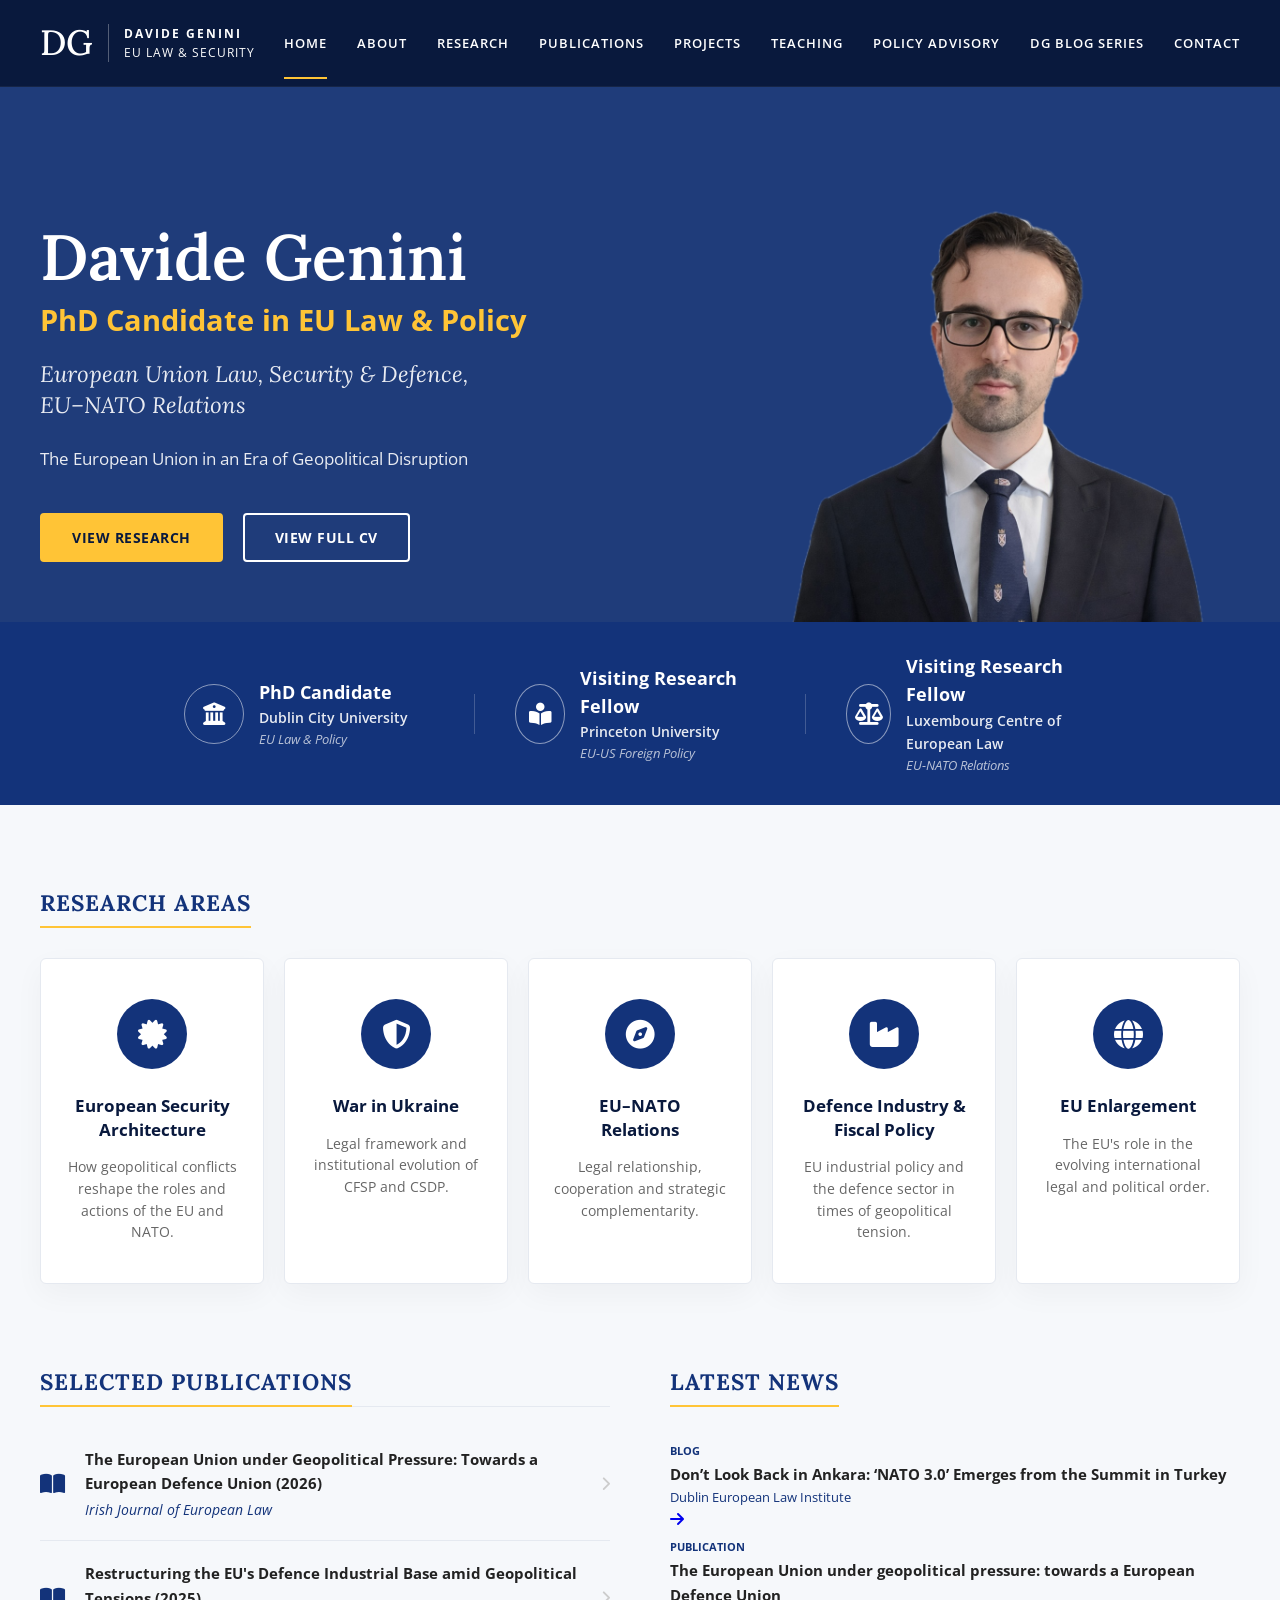
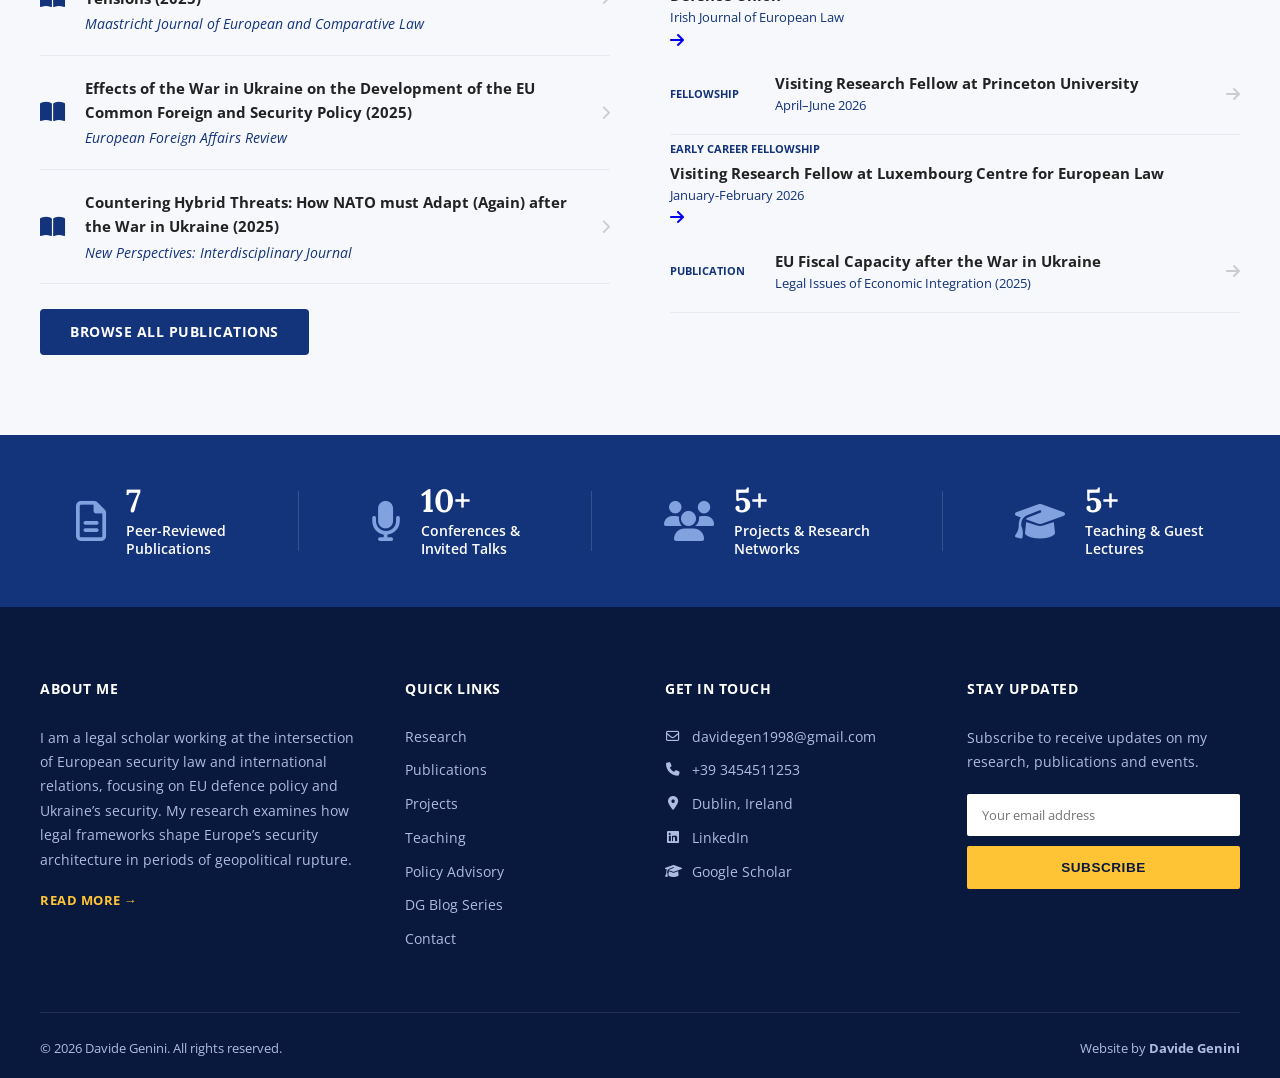
==== index.html @ ad62369f "Update index.html" ====
<!DOCTYPE html>
<html lang="en">
<head>
    <meta charset="UTF-8">
    <meta name="viewport" content="width=device-width, initial-scale=1.0">
    <title>Davide Genini | EU Law & Security</title>
    <link rel="stylesheet" href="styles.css">
    <link href="https://fonts.googleapis.com/css2?family=Lora:ital,wght@0,500;0,600;1,500&family=Open+Sans:wght@400;600;700&display=swap" rel="stylesheet">
    <link rel="stylesheet" href="https://cdnjs.cloudflare.com/ajax/libs/font-awesome/6.4.0/css/all.min.css">
</head>
<body>

<header>
    <nav class="navbar">
        <a href="index.html" class="logo">
            <h2 class="serif-font">DG</h2>
            <div class="logo-text">
            <strong>DAVIDE GENINI</strong>
            <span>EU LAW & SECURITY</span>
            </div>
        </a>
        <ul class="nav-links">
            <li><a href="#" class="active">HOME</a></li>
            <li><a href="about.html">ABOUT</a></li>
            <li><a href="#research">RESEARCH</a></li>
            <li><a href="#publications">PUBLICATIONS</a></li>
            <li><a href="#projects">PROJECTS</a></li>
            <li><a href="#teaching">TEACHING</a></li>
            <li><a href="advisory.html">POLICY ADVISORY</a></li>
            <li><a href="#blogseries">DG BLOG SERIES</a></li>
            <li><a href="#contact">CONTACT</a></li>
        </ul>
    </nav>
</header>

<section class="hero">
    <div class="hero-content">
        <div class="hero-text">
            <h1 class="serif-font">Davide Genini</h1>
            <h2 class="highlight-gold">PhD Candidate in EU Law & Policy</h2>
            <h3 class="serif-font italic-sub">European Union Law, Security & Defence,<br>EU–NATO Relations</h3>
            <p>The European Union in an Era of Geopolitical Disruption</p>
                <div class="buttons">
                    <a href="#research" class="btn primary">VIEW RESEARCH</a>
                    <a href="assets/Davide_Genini_CV.pdf" class="btn secondary" target="_blank">VIEW FULL CV</a>
                </div>
        </div>
        <div class="hero-image">
            <img src="assets/profile.png" alt="Davide Genini">
        </div>
    </div>
</section>

<section class="info-bar">
    <div class="info-item">
        <div class="icon-circle"><i class="fa-solid fa-building-columns"></i></div>
        <div class="info-text">
            <strong>PhD Candidate</strong>
            <span>Dublin City University</span>
            <small>EU Law & Policy</small>
        </div>
    </div>
    <div class="separator"></div>
    <div class="info-item">
        <div class="icon-circle"><i class="fa-solid fa-book-open-reader"></i></div>
        <div class="info-text">
            <strong>Visiting Research Fellow</strong>
            <span>Princeton University</span>
            <small>EU-US Foreign Policy</small>
        </div>
    </div>
    <div class="separator"></div>
    <div class="info-item">
        <div class="icon-circle"><i class="fa-solid fa-scale-balanced"></i></div>
        <div class="info-text">
            <strong>Visiting Research Fellow</strong>
            <span>Luxembourg Centre of European Law</span>
            <small>EU-NATO Relations</small>
        </div>
    </div>
</section>

<section id="research" class="research">
    <h2 class="section-title serif-font">RESEARCH AREAS</h2>
    <div class="cards">
        <div class="card">
            <div class="card-icon"><i class="fa-solid fa-certificate"></i></div>
            <h3 class="sans-bold">European Security<br>Architecture</h3>
            <p>How geopolitical conflicts reshape the roles and actions of the EU and NATO.</p>
        </div>
        <div class="card">
            <div class="card-icon"><i class="fa-solid fa-shield-halved"></i></div>
            <h3 class="sans-bold">War in Ukraine</h3>
            <p>Legal framework and institutional evolution of CFSP and CSDP.</p>
        </div>
        <div class="card">
            <div class="card-icon"><i class="fa-solid fa-compass"></i></div>
            <h3 class="sans-bold">EU–NATO<br>Relations</h3>
            <p>Legal relationship, cooperation and strategic complementarity.</p>
        </div>
        <div class="card">
            <div class="card-icon"><i class="fa-solid fa-industry"></i></div>
            <h3 class="sans-bold">Defence Industry &<br>Fiscal Policy</h3>
            <p>EU industrial policy and the defence sector in times of geopolitical tension.</p>
        </div>
        <div class="card">
            <div class="card-icon"><i class="fa-solid fa-globe"></i></div>
            <h3 class="sans-bold">EU Enlargement</h3>
            <p>The EU's role in the evolving international legal and political order.</p>
        </div>
    </div>
</section>

<section class="split-section">
    <div id="publications" class="publications">
        <div class="section-header">
            <h2 class="section-title serif-font">SELECTED PUBLICATIONS</h2>
        </div>
        <ul class="pub-list">
            <li>
                <div class="pub-icon"><i class="fa-solid fa-book-open"></i></div>
                <div class="pub-details">
                    <strong>The European Union under Geopolitical Pressure: Towards a European Defence Union (2026)</strong>
                    <em>Irish Journal of European Law</em>
                </div>
                <div class="pub-arrow"><i class="fa-solid fa-chevron-right"></i></div>
            </li>
            <li>
                <div class="pub-icon"><i class="fa-solid fa-book-open"></i></div>
                <div class="pub-details">
                    <strong>Restructuring the EU's Defence Industrial Base amid Geopolitical Tensions (2025)</strong>
                    <em>Maastricht Journal of European and Comparative Law</em>
                </div>
                <div class="pub-arrow"><i class="fa-solid fa-chevron-right"></i></div>
            </li>
            <li>
                <div class="pub-icon"><i class="fa-solid fa-book-open"></i></div>
                <div class="pub-details">
                    <strong>Effects of the War in Ukraine on the Development of the EU Common Foreign and Security Policy (2025)</strong>
                    <em>European Foreign Affairs Review</em>
                </div>
                <div class="pub-arrow"><i class="fa-solid fa-chevron-right"></i></div>
            </li>
            <li>
                <div class="pub-icon"><i class="fa-solid fa-book-open"></i></div>
                <div class="pub-details">
                    <strong>Countering Hybrid Threats: How NATO must Adapt (Again) after the War in Ukraine (2025)</strong>
                    <em>New Perspectives: Interdisciplinary Journal</em>
                </div>
                <div class="pub-arrow"><i class="fa-solid fa-chevron-right"></i></div>
            </li>
        </ul>
        <a href="publications.html" class="btn primary-dark">BROWSE ALL PUBLICATIONS</a>
    </div>

    <div id="news" class="news">
        <h2 class="section-title serif-font">LATEST NEWS</h2>
    <ul class="news-list">
        <li>
            <a href="https://www.dcu.ie/blog/2151/dont-look-back-ankara-nato-30-emerges-summit-turkey"
            class=news-item"
            target="_blank"
            rel="noopener noreferrer">
            <span class="news-tag">Blog</span>
            <div class="news-content">
                <strong>Don’t Look Back in Ankara: ‘NATO 3.0’ Emerges from the Summit in Turkey</strong>
                <em>Dublin European Law Institute</em>
                </div>
            <i class="fa-solid fa-arrow-right"></i>
        </li>        
        <li>
            <a href="https://isel.ie/article/the-european-union-under-geopolitical-pressure-towards-a-european-defence-union/"
            class=news-item"
            target="_blank"
            rel="noopener noreferrer">
            <span class="news-tag">Publication</span>
            <div class="news-content">
                <strong>The European Union under geopolitical pressure: towards a European Defence Union</strong>
                <em>Irish Journal of European Law</em>
                </div>
            <i class="fa-solid fa-arrow-right"></i>
        </li>
        <li>
        <a href="https://icea.spia.princeton.edu/people/davide-genini" 
           class="news-item" 
           target="_blank" 
           rel="noopener noreferrer">
            <span class="news-tag">Fellowship</span>
            <div class="news-content">
                <strong>Visiting Research Fellow at Princeton University</strong>
                <em>April–June 2026</em>
            </div>
            <i class="fa-solid fa-arrow-right"></i>
        </a>
    </li>
    <li>
        <a href="https://www.uni.lu/lcel-en/"
            class=news-item"
            target="_blank"
            rel="noopener noreferrer">
            <span class="news-tag">Early Career Fellowship</span>
            <div class="news-content">
                <strong>Visiting Research Fellow at Luxembourg Centre for European Law</strong>
                <em>January-February 2026</em>
                </div>
            <i class="fa-solid fa-arrow-right"></i>
        </li>
            <li>
        <a href="publications.html" class="news-item">
            <span class="news-tag">Publication</span>
            <div class="news-content">
                <strong>EU Fiscal Capacity after the War in Ukraine</strong>
                <em>Legal Issues of Economic Integration (2025)</em>
            </div>
            <i class="fa-solid fa-arrow-right"></i>
        </a>
    </li>
    </div>
</section>

<section class="stats">
    <div class="stat-inner">
        <div class="stat-item">
            <i class="fa-regular fa-file-lines"></i>
            <div class="stat-text">
                <strong class="serif-font">7</strong>
                <span>Peer-Reviewed<br>Publications</span>
            </div>
        </div>
        <div class="stat-divider"></div>
        <div class="stat-item">
            <i class="fa-solid fa-microphone"></i>
            <div class="stat-text">
                <strong class="serif-font">10+</strong>
                <span>Conferences &<br>Invited Talks</span>
            </div>
        </div>
        <div class="stat-divider"></div>
        <div class="stat-item">
            <i class="fa-solid fa-users"></i>
            <div class="stat-text">
                <strong class="serif-font">5+</strong>
                <span>Projects & Research<br>Networks</span>
            </div>
        </div>
        <div class="stat-divider"></div>
        <div class="stat-item">
            <i class="fa-solid fa-graduation-cap"></i>
            <div class="stat-text">
                <strong class="serif-font">5+</strong>
                <span>Teaching & Guest<br>Lectures</span>
            </div>
        </div>
    </div>
</section>

<footer id="contact">
    <div class="footer-container">
        <div class="footer-col about-col">
            <h4 class="sans-bold">ABOUT ME</h4>
            <p>I am a legal scholar working at the intersection of European security law and international relations, focusing on EU defence policy and Ukraine’s security. My research examines how legal frameworks shape Europe’s security architecture in periods of geopolitical rupture.</p>
            <a href="#about" class="text-gold bold-link">READ MORE &rarr;</a>
        </div>
        <div class="footer-col links-col">
            <h4 class="sans-bold">QUICK LINKS</h4>
            <ul>
                <li><a href="#research">Research</a></li>
                <li><a href="#publications">Publications</a></li>
                <li><a href="#projects">Projects</a></li>
                <li><a href="#teaching">Teaching</a></li>
                <li><a href="#advisory">Policy Advisory</a></li>
                <li><a href="#blogseries">DG Blog Series</a></li>
                <li><a href="#contact">Contact</a></li>
            </ul>
        </div>
        <div class="footer-col contact-col">
            <h4 class="sans-bold">GET IN TOUCH</h4>
            <ul class="contact-info">
                <li><i class="fa-regular fa-envelope"></i><a href="mailto:davidegen1998@gmail.com">davidegen1998@gmail.com</a></li>
                <li><i class="fa-solid fa-phone"></i> +39 3454511253</li>
                <li><i class="fa-solid fa-location-dot"></i> Dublin, Ireland</li>
                <li><i class="fa-brands fa-linkedin"></i><a href="https://www.linkedin.com/in/davide-genini-66a1b4222/" target="_blank" rel="noopener noreferrer"> LinkedIn</a></li>
                <li><i class="fa-solid fa-graduation-cap"></i> <a href="https://scholar.google.com/citations?user=fkg1vEgAAAAJ&hl=it" target="_blank"> Google Scholar</a></li>
            </ul>
        </div>
        <div class="footer-col form-col">
            <h4 class="sans-bold">STAY UPDATED</h4>
            <p>Subscribe to receive updates on my research, publications and events.</p>
            <form class="subscribe-form">
                <input type="email" placeholder="Your email address">
                <button type="submit" class="btn primary full-width">SUBSCRIBE</button>
            </form>
        </div>
    </div>
    <div class="footer-bottom">
        <p>&copy; 2026 Davide Genini. All rights reserved.</p>
        <p>Website by <strong>Davide Genini</strong></p>
    </div>
</footer>

<script src="script.js"></script>
</body>
</html>
---- styles.css ----
/* --- EXACT COLOR VARIABLES --- */
:root {
    --primary-blue: #09193d; /* Very dark navbar/footer */
    --hero-blue: #0b1f4c;    /* Deep blue gradient start */
    --hero-light: #163a8a;   /* Deep blue gradient end */
    --mid-blue: #13337a;     /* Info bar / buttons / stats */
    --accent-gold: #ffc436;  /* Vivid yellow/gold */
    --text-dark: #222222;    /* Charcoal for standard text */
    --text-gray: #666666;    /* Medium gray for descriptions */
    --bg-light: #f6f8fb;     /* Very pale blue/gray for main background */
    --border-color: #e5e9f0; /* Soft borders */
}

/* --- BASE TYPOGRAPHY --- */
* {
    margin: 0;
    padding: 0;
    box-sizing: border-box;
}

body {
    font-family: 'Open Sans', sans-serif;
    color: var(--text-dark);
    line-height: 1.6;
    background-color: var(--bg-light);
    -webkit-font-smoothing: antialiased;
}

/* Typographic Utility Classes */
.serif-font { font-family: 'Lora', serif; }
.sans-bold { font-weight: 700; color: var(--primary-blue); }
.italic-sub { font-style: italic; font-weight: 400; }
a { text-decoration: none; transition: all 0.3s ease; }

/* --- HEADER / NAVBAR --- */
header {
    background-color: var(--primary-blue);
    color: white;
    padding: 15px 0;
    border-bottom: 1px solid rgba(255,255,255,0.05);
}

.navbar {
    display: flex;
    justify-content: space-between;
    align-items: center;
    max-width: 1300px;
    margin: 0 auto;
    padding: 0 40px;
}

.logo {
    display: flex;
    align-items: center;
    gap: 15px;
    text-decoration: none;
    color: white; /* force navbar color */
}

.logo:hover {
    opacity: 0.85;
    cursor: pointer;
}

.logo h2 {
    font-size: 2.2rem;
    color: white;
    font-weight: 500;
}

.logo-text {
    display: flex;
    flex-direction: column;
    font-size: 0.75rem;
    letter-spacing: 1px;
    border-left: 1px solid rgba(255,255,255,0.3);
    padding-left: 15px;
}

.logo-text strong { letter-spacing: 2px; }

.logo {
    flex-shrink: 0;
}

.nav-links {
    list-style: none;
    display: flex;
    gap: 30px;
    font-size: 0.8rem;
    font-weight: 600;
    letter-spacing: 1px;
}

.nav-links a {
    color: white;
    padding-bottom: 25px; /* Pushes the border down to align with bottom of header */
    border-bottom: 2px solid transparent;
}

.nav-links a:hover, .nav-links a.active {
    color: white;
    border-bottom: 2px solid var(--accent-gold);
}

/* --- HERO SECTION --- */
.hero {
    background: #1f3c7a; /* deep EU/NATO blue */
    color: white;
    padding: 60px 0 0 0; /* No bottom padding so image touches bottom */
    position: relative;
    overflow: hidden;
}

.hero-content {
    display: flex;
    justify-content: space-between;
    align-items: flex-end; /* Aligns image to the bottom */
    max-width: 1300px;
    margin: 0 auto;
    padding: 0 40px;
}

.hero-text {
    max-width: 600px;
    padding-bottom: 60px; /* Restores padding for text */
}

.hero-text h1 {
    font-size: 4rem;
    font-weight: 600;
    margin-bottom: 5px;
    line-height: 1.1;
}

.highlight-gold {
    color: var(--accent-gold);
    font-size: 1.8rem;
    font-weight: 700;
    margin-bottom: 15px;
}

.hero-text h3 {
    font-size: 1.4rem;
    margin-bottom: 25px;
    opacity: 0.9;
    line-height: 1.4;
}

.hero-text p {
    font-size: 1.05rem;
    margin-bottom: 40px;
    opacity: 0.9;
}

.buttons {
    display: flex;
    gap: 20px;
}

.btn {
    padding: 12px 30px;
    font-weight: 700;
    border-radius: 4px;
    font-size: 0.85rem;
    letter-spacing: 0.5px;
    cursor: pointer;
    text-align: center;
}

.btn.primary {
    background-color: var(--accent-gold);
    color: var(--primary-blue);
    border: 2px solid var(--accent-gold);
}

.btn.primary:hover {
    background-color: #e5ae2f;
    border-color: #e5ae2f;
}

.btn.secondary {
    background-color: transparent;
    color: white;
    border: 2px solid white;
}

.btn.secondary:hover {
    background-color: rgba(255,255,255,0.1);
}

.hero-image {
    width: 480px;
    margin-bottom: -5px; /* Ensures pixel-perfect alignment with bottom edge */
    z-index: 2;
}

.hero-image img {
    width: 100%;
    display: block;
}

/* --- INFO BAR --- */
.info-bar {
    display: flex;
    justify-content: center;
    align-items: center;
    background-color: var(--mid-blue);
    padding: 30px;
    color: white;
}

.separator {
    width: 1px;
    height: 40px;
    background-color: rgba(255,255,255,0.2);
    margin: 0 40px;
}

.info-item {
    display: flex;
    align-items: center;
    gap: 15px;
    width: 250px;
}

.icon-circle {
    width: 60px;
    height: 60px;
    border: 1px solid rgba(255,255,255,0.5);
    border-radius: 50%;
    display: flex;
    align-items: center;
    justify-content: center;
    font-size: 1.4rem;
}

.info-text { display: flex; flex-direction: column; }
.info-text strong { font-size: 1.1rem; font-weight: 700; }
.info-text span { font-size: 0.9rem; font-weight: 600; opacity: 0.9; }
.info-text small { font-size: 0.8rem; font-style: italic; opacity: 0.7; }

/* --- RESEARCH SECTION --- */
.research {
    padding: 80px 40px;
    max-width: 1300px;
    margin: 0 auto;
}

.section-title {
    color: var(--mid-blue);
    font-size: 1.4rem;
    margin-bottom: 30px;
    text-transform: uppercase;
    letter-spacing: 1px;
    border-bottom: 2px solid var(--accent-gold);
    display: inline-block;
    padding-bottom: 5px;
}

.cards {
    display: flex;
    justify-content: space-between;
    gap: 20px;
}

.card {
    background: white;
    padding: 40px 25px;
    flex: 1;
    border-radius: 6px;
    box-shadow: 0 10px 30px rgba(0,0,0,0.04);
    text-align: center;
    border: 1px solid var(--border-color);
    transition: transform 0.3s ease;
}

.card:hover { transform: translateY(-5px); }

.card-icon {
    width: 70px;
    height: 70px;
    background-color: var(--mid-blue);
    color: white;
    border-radius: 50%;
    display: flex;
    align-items: center;
    justify-content: center;
    font-size: 1.8rem;
    margin: 0 auto 25px;
}

.card h3 {
    font-size: 1.05rem;
    margin-bottom: 15px;
    line-height: 1.4;
}

.card p {
    font-size: 0.85rem;
    color: var(--text-gray);
}

/* --- SPLIT SECTION (PUB & APPT) --- */
.split-section {
    display: flex;
    justify-content: space-between;
    max-width: 1300px;
    margin: 0 auto 80px;
    gap: 60px;
    padding: 0 40px;
}

.publications, .appointments { flex: 1; }

.section-header {
    display: flex;
    justify-content: space-between;
    align-items: baseline;
    border-bottom: 1px solid var(--border-color);
    margin-bottom: 20px;
}

.section-header .section-title {
    border-bottom: 2px solid var(--accent-gold);
    margin-bottom: -1px; /* Overlaps the gray border perfectly */
}

.view-all {
    color: var(--mid-blue);
    font-weight: 700;
    font-size: 0.75rem;
    letter-spacing: 0.5px;
}

.pub-list, .app-list { list-style: none; }

.pub-list li {
    display: flex;
    align-items: center;
    padding: 20px 0;
    border-bottom: 1px solid var(--border-color);
    gap: 20px;
}

.pub-icon {
    color: var(--mid-blue);
    font-size: 1.4rem;
}

.pub-details {
    flex: 1;
    display: flex;
    flex-direction: column;
}

.pub-details strong {
    color: var(--text-dark);
    font-size: 0.95rem;
    margin-bottom: 3px;
}

.pub-details em {
    color: var(--mid-blue);
    font-size: 0.85rem;
}

.pub-arrow {
    color: #ccc;
    font-size: 0.9rem;
}

.btn.primary-dark {
    background-color: var(--mid-blue);
    color: white;
    display: inline-block;
    margin-top: 25px;
    border: none;
}

.appointments .section-title {
    margin-bottom: 30px;
}

.app-list li {
    display: flex;
    align-items: flex-start;
    margin-bottom: 30px;
    gap: 20px;
}

.app-icon {
    width: 50px;
    height: 50px;
    background-color: #eaf0f9;
    color: var(--mid-blue);
    border-radius: 50%;
    display: flex;
    align-items: center;
    justify-content: center;
    font-size: 1.2rem;
    flex-shrink: 0;
}

.app-details {
    display: flex;
    flex-direction: column;
}

.app-details .date {
    color: var(--mid-blue);
    font-weight: 700;
    font-size: 0.75rem;
    letter-spacing: 0.5px;
    margin-bottom: 5px;
}

.app-details strong {
    color: var(--text-dark);
    font-size: 1rem;
    margin-bottom: 2px;
}

.app-details span {
    font-size: 0.9rem;
    color: var(--text-gray);
}

/* --- STATS SECTION --- */
.stats {
    background-color: var(--mid-blue);
    color: white;
    padding: 50px 0;
}

.stat-inner {
    max-width: 1300px;
    margin: 0 auto;
    display: flex;
    justify-content: space-around;
    align-items: center;
    padding: 0 40px;
}

.stat-divider {
    width: 1px;
    height: 60px;
    background-color: rgba(255,255,255,0.15);
}

.stat-item {
    display: flex;
    align-items: center;
    gap: 20px;
}

.stat-item i {
    font-size: 2.5rem;
    opacity: 0.9;
    color: #8faeea; /* Soft light blue icon */
}

.stat-text { display: flex; flex-direction: column; }
.stat-text strong { font-size: 2rem; line-height: 1; margin-bottom: 5px;}
.stat-text span { font-size: 0.85rem; font-weight: 600; line-height: 1.3;}

/* --- FOOTER --- */
footer {
    background-color: var(--primary-blue);
    color: white;
    padding: 70px 40px 20px;
}

.footer-container {
    display: flex;
    justify-content: space-between;
    max-width: 1300px;
    margin: 0 auto;
    gap: 50px;
    border-bottom: 1px solid rgba(255,255,255,0.1);
    padding-bottom: 50px;
}

.footer-col h4 {
    color: white;
    font-size: 0.9rem;
    margin-bottom: 25px;
    letter-spacing: 0.5px;
}

.about-col { flex: 1.5; }
.links-col { flex: 1; }
.contact-col { flex: 1.2; }
.form-col { flex: 1.3; }

.footer-col p {
    font-size: 0.85rem;
    color: #aebce0; /* Muted blue-gray */
    line-height: 1.8;
    margin-bottom: 15px;
}

.text-gold.bold-link {
    color: var(--accent-gold);
    font-weight: 700;
    font-size: 0.8rem;
    letter-spacing: 0.5px;
}

.footer-col ul { list-style: none; }
.footer-col ul li { margin-bottom: 12px; font-size: 0.85rem; }
.footer-col ul li a { color: #aebce0; }
.footer-col ul li a:hover { color: var(--accent-gold); }

.contact-info li {
    display: flex;
    align-items: center;
    gap: 12px;
    color: #aebce0;
}

.contact-info i { width: 15px; text-align: center; }

.subscribe-form {
    display: flex;
    flex-direction: column;
    gap: 10px;
    margin-top: 20px;
}

.subscribe-form input {
    padding: 12px 15px;
    border: none;
    border-radius: 2px;
    font-family: 'Open Sans';
}

.full-width {
    width: 100%;
    border-radius: 2px;
}

.footer-bottom {
    display: flex;
    justify-content: space-between;
    max-width: 1300px;
    margin: 25px auto 0;
    font-size: 0.8rem;
    color: #aebce0;
}

.pub-filters {
    display: flex;
    gap: 10px;
    margin: 20px 0 30px;
    flex-wrap: wrap;
}

.filter-btn {
    padding: 6px 14px;
    border: 1px solid var(--border-color);
    background: white;
    font-size: 0.75rem;
    cursor: pointer;
    border-radius: 4px;
    font-weight: 600;
}

.filter-btn.active {
    background: var(--mid-blue);
    color: white;
    border-color: var(--mid-blue);
}

.pub-details a:hover strong {
    color: var(--mid-blue);
    text-decoration: underline;
}

.forthcoming {
    font-style: italic;
    opacity: 0.8;
}

.section-title-large {
    font-family: 'Lora', serif;
    font-size: 3rem;
    font-weight: 600;
    margin-bottom: 20px;
    color: var(--primary-blue);
    line-height: 1.2;
}

.nav-links a {
    white-space: nowrap;
}

.news {
    flex: 1;
}

.news-list {
    list-style: none;
}

.news-item {
    display: flex;
    align-items: center;
    gap: 15px;
    padding: 18px 0;
    border-bottom: 1px solid var(--border-color);
    color: inherit;
}

.news-item:hover {
    background: rgba(19, 51, 122, 0.04);
}

.news-tag {
    font-size: 0.7rem;
    font-weight: 700;
    text-transform: uppercase;
    color: var(--mid-blue);
    min-width: 90px;
}

.news-content {
    flex: 1;
    display: flex;
    flex-direction: column;
}

.news-content strong {
    font-size: 0.95rem;
    color: var(--text-dark);
}

.news-content em {
    font-size: 0.8rem;
    color: var(--mid-blue);
    font-style: normal;
}

.news-item i {
    color: #ccc;
}
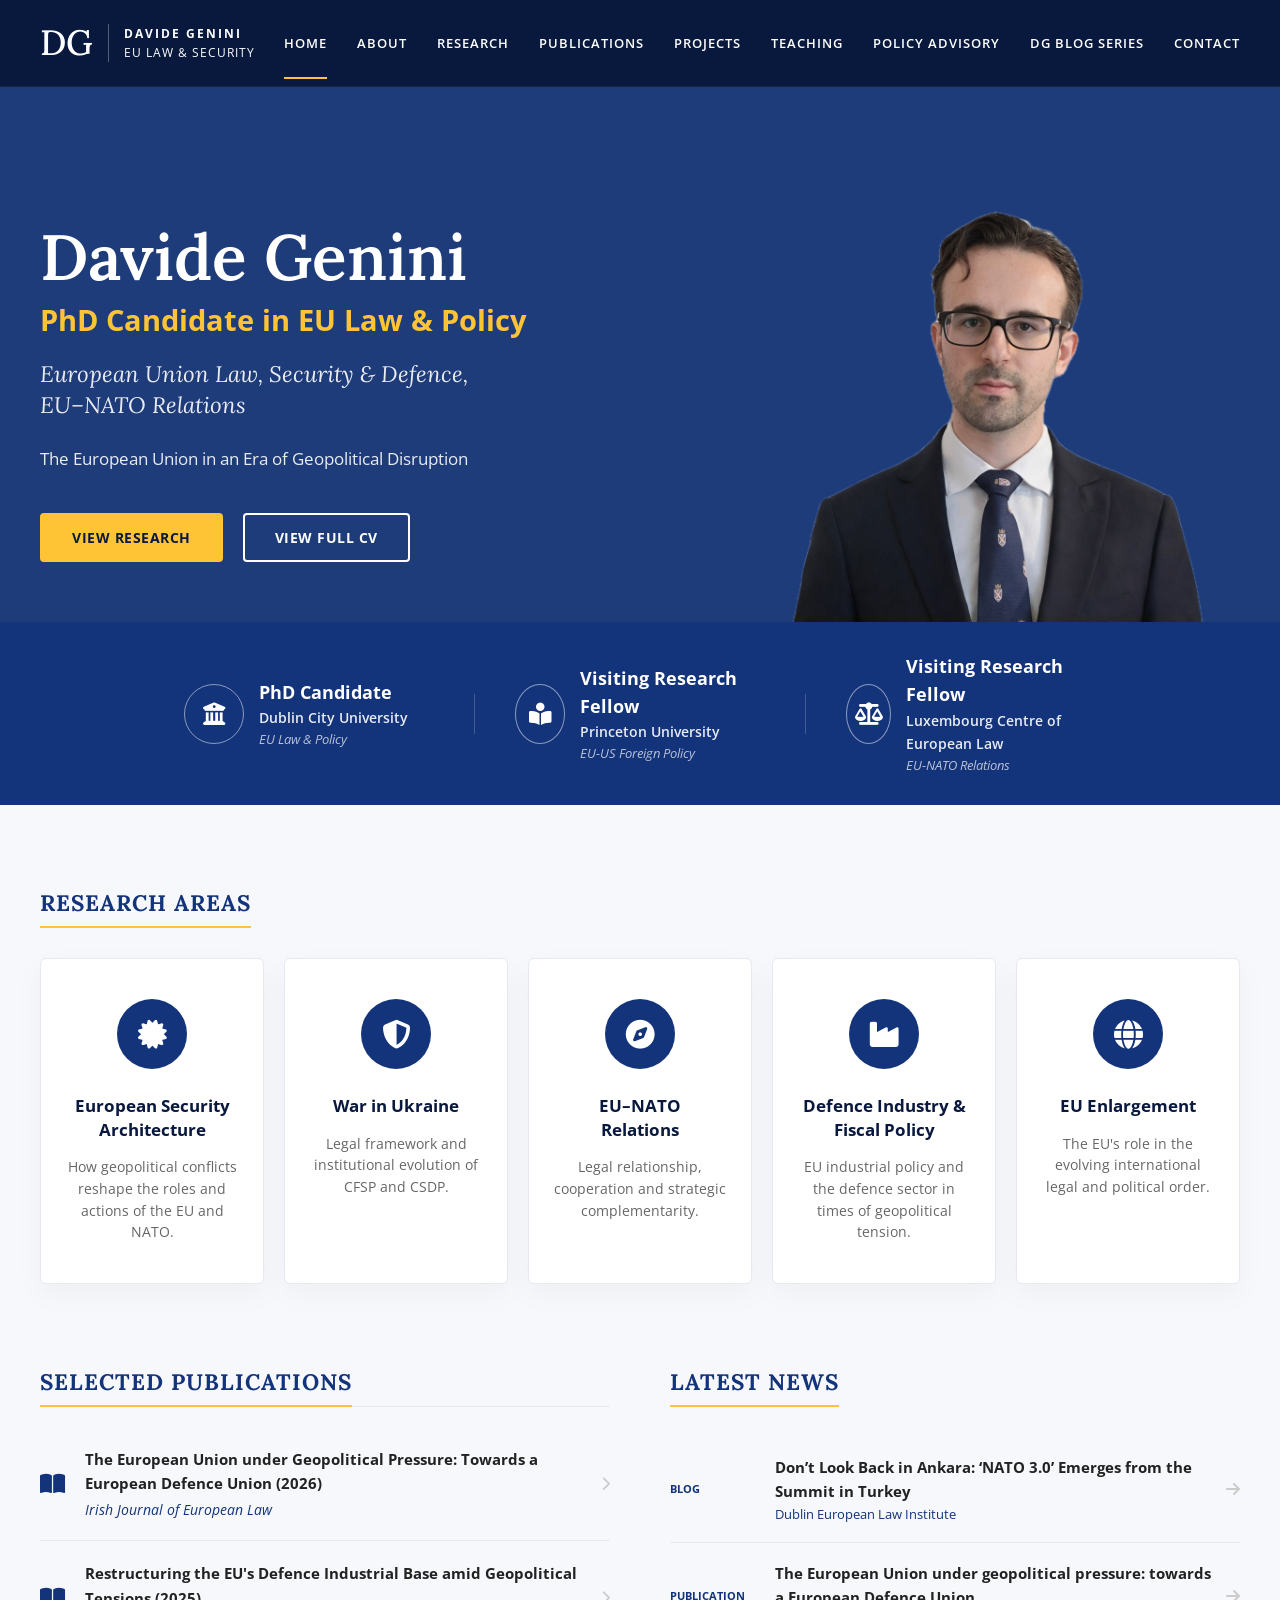
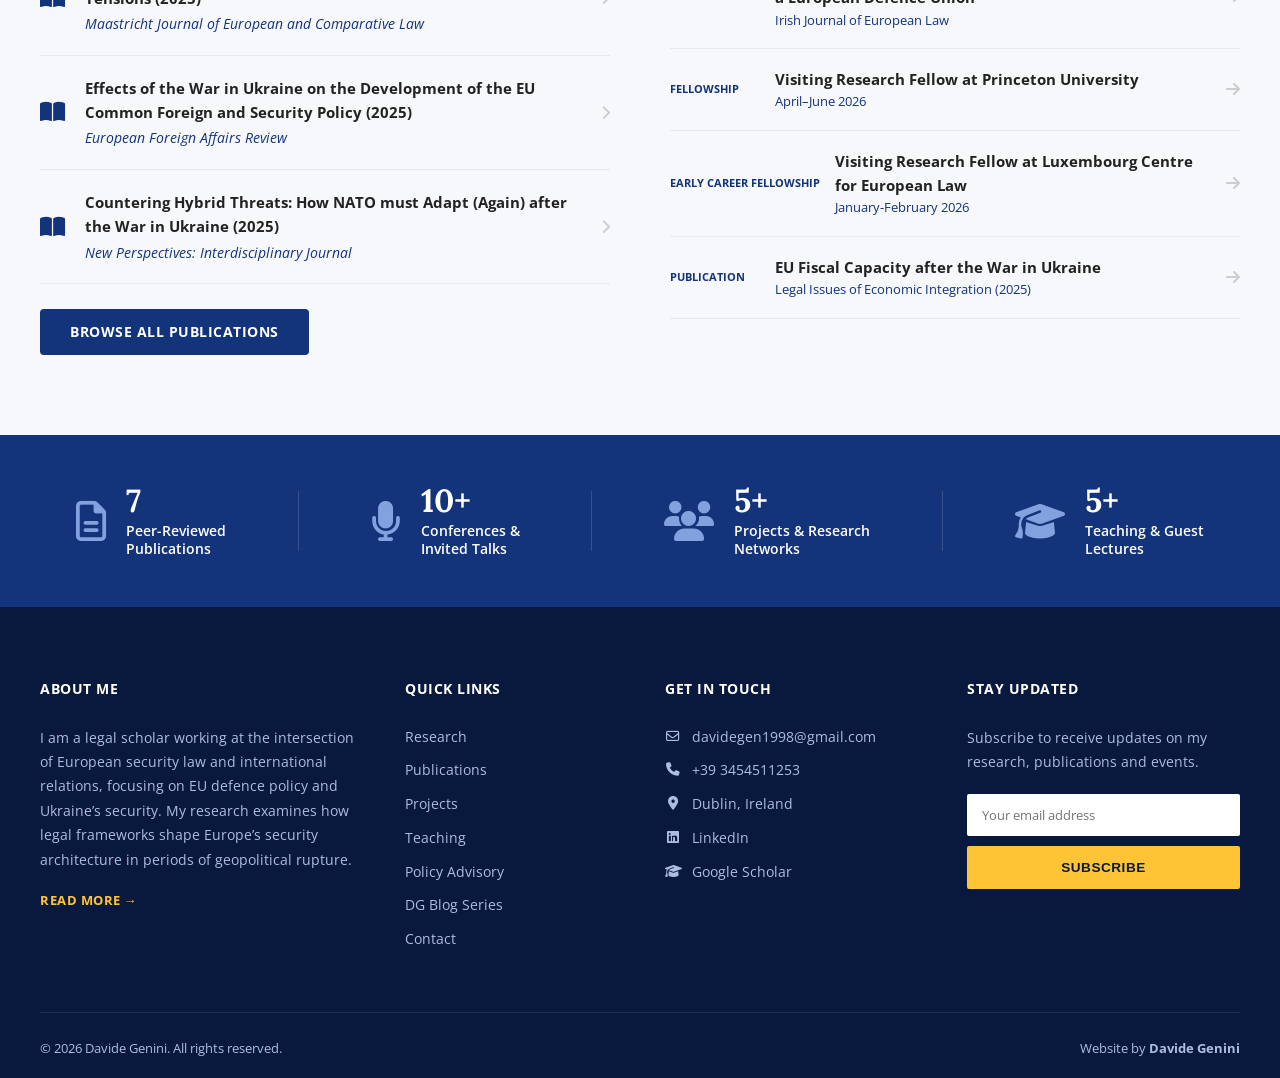
==== commit fd53ed0e: "Update index.html" ====
--- a/index.html
+++ b/index.html
@@ -158,7 +158,7 @@
     <ul class="news-list">
         <li>
             <a href="https://www.dcu.ie/blog/2151/dont-look-back-ankara-nato-30-emerges-summit-turkey"
-            class=news-item"
+            class="news-item"
             target="_blank"
             rel="noopener noreferrer">
             <span class="news-tag">Blog</span>
@@ -167,24 +167,27 @@
                 <em>Dublin European Law Institute</em>
                 </div>
             <i class="fa-solid fa-arrow-right"></i>
+            </a>
         </li>        
         <li>
             <a href="https://isel.ie/article/the-european-union-under-geopolitical-pressure-towards-a-european-defence-union/"
-            class=news-item"
-            target="_blank"
-            rel="noopener noreferrer">
+            class="news-item"
+           target="_blank" 
+           rel="noopener noreferrer">
             <span class="news-tag">Publication</span>
             <div class="news-content">
                 <strong>The European Union under geopolitical pressure: towards a European Defence Union</strong>
                 <em>Irish Journal of European Law</em>
                 </div>
             <i class="fa-solid fa-arrow-right"></i>
+            </a>
         </li>
         <li>
         <a href="https://icea.spia.princeton.edu/people/davide-genini" 
            class="news-item" 
            target="_blank" 
-           rel="noopener noreferrer">
+           rel="noopener no
+            referrer">
             <span class="news-tag">Fellowship</span>
             <div class="news-content">
                 <strong>Visiting Research Fellow at Princeton University</strong>
@@ -195,7 +198,7 @@
     </li>
     <li>
         <a href="https://www.uni.lu/lcel-en/"
-            class=news-item"
+            class="news-item"
             target="_blank"
             rel="noopener noreferrer">
             <span class="news-tag">Early Career Fellowship</span>
@@ -204,6 +207,7 @@
                 <em>January-February 2026</em>
                 </div>
             <i class="fa-solid fa-arrow-right"></i>
+        </a>
         </li>
             <li>
         <a href="publications.html" class="news-item">
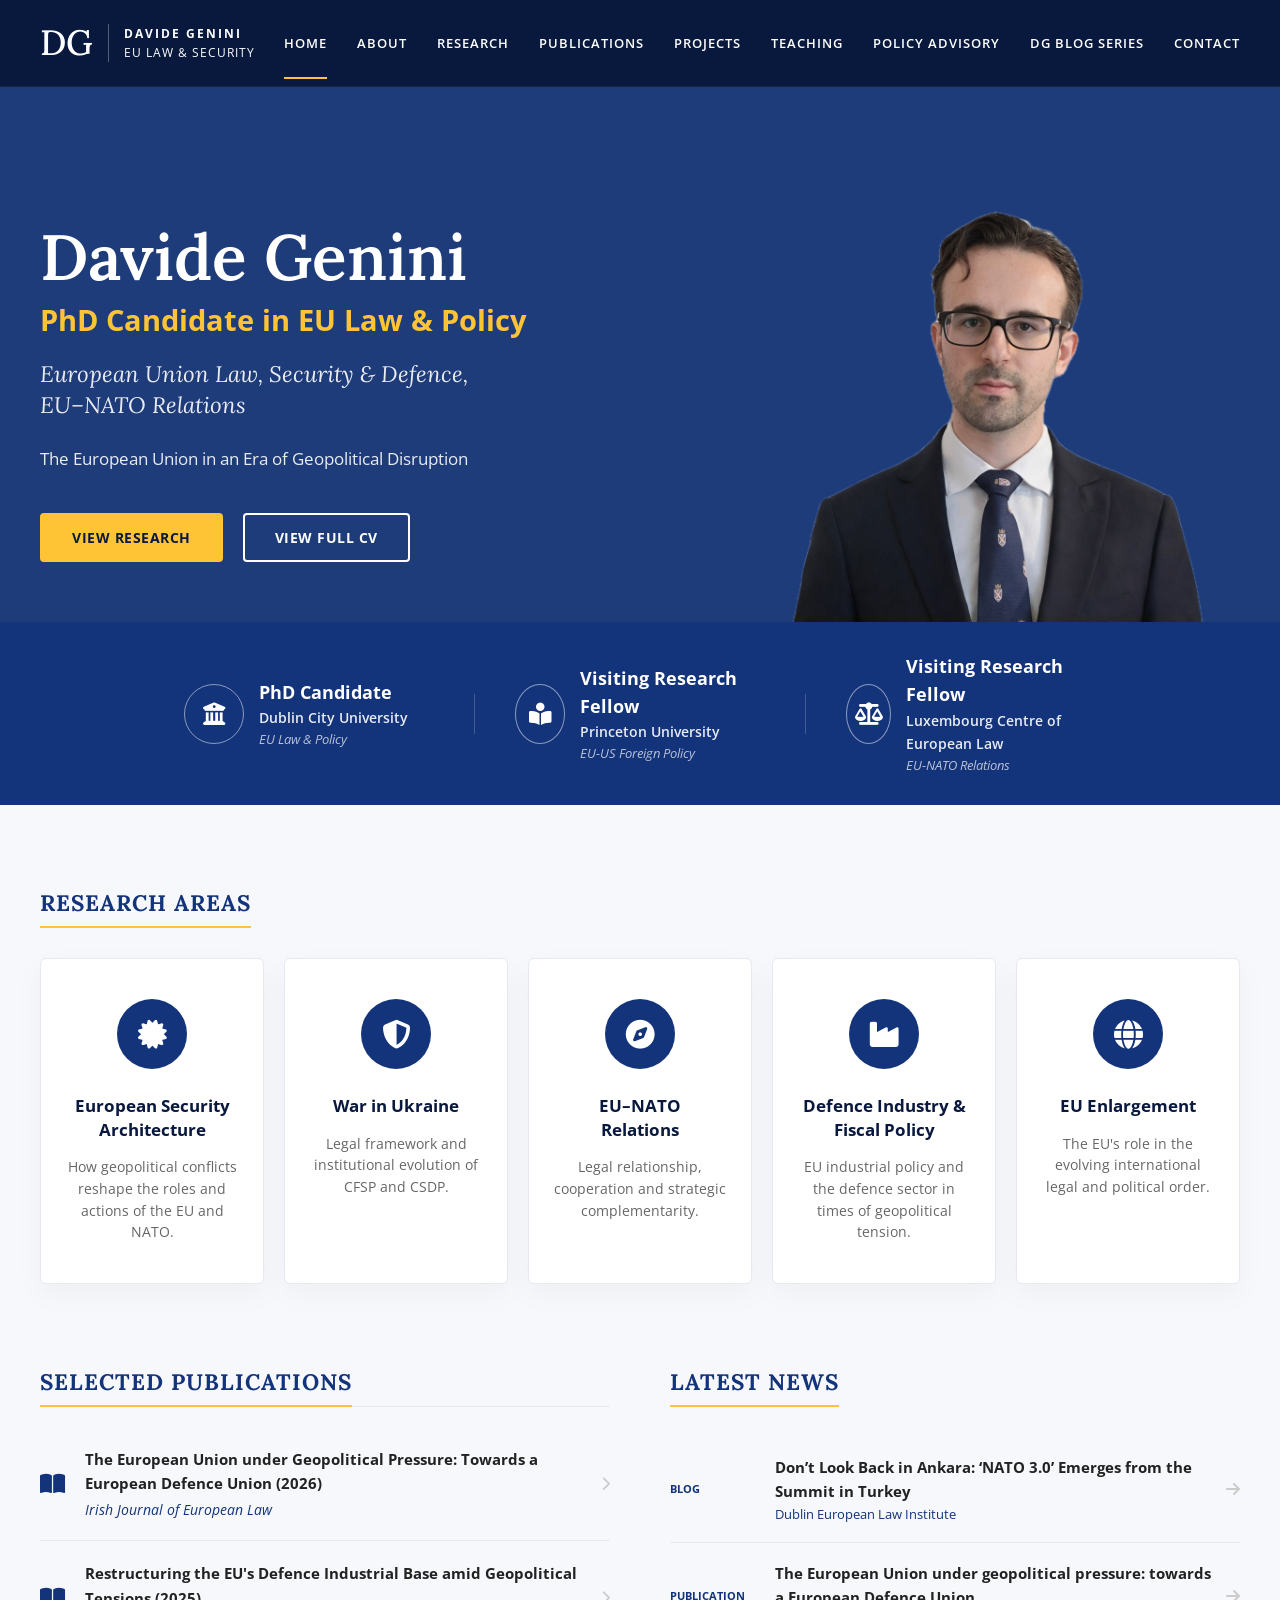
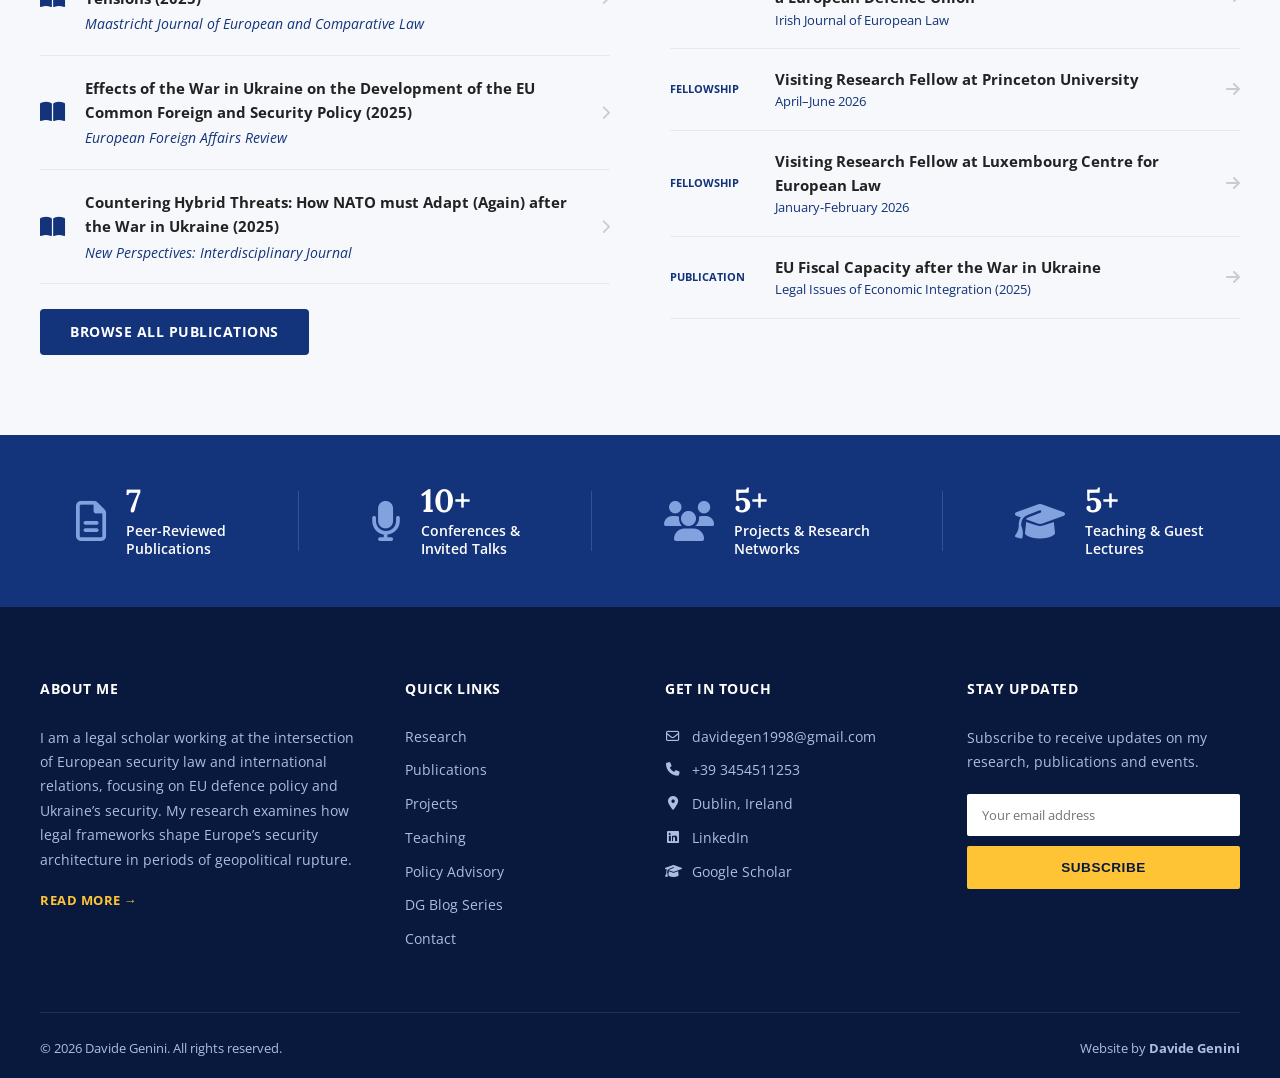
==== commit 9ebc0cb0: "Update index.html" ====
--- a/index.html
+++ b/index.html
@@ -201,7 +201,7 @@
             class="news-item"
             target="_blank"
             rel="noopener noreferrer">
-            <span class="news-tag">Early Career Fellowship</span>
+            <span class="news-tag">Fellowship</span>
             <div class="news-content">
                 <strong>Visiting Research Fellow at Luxembourg Centre for European Law</strong>
                 <em>January-February 2026</em>
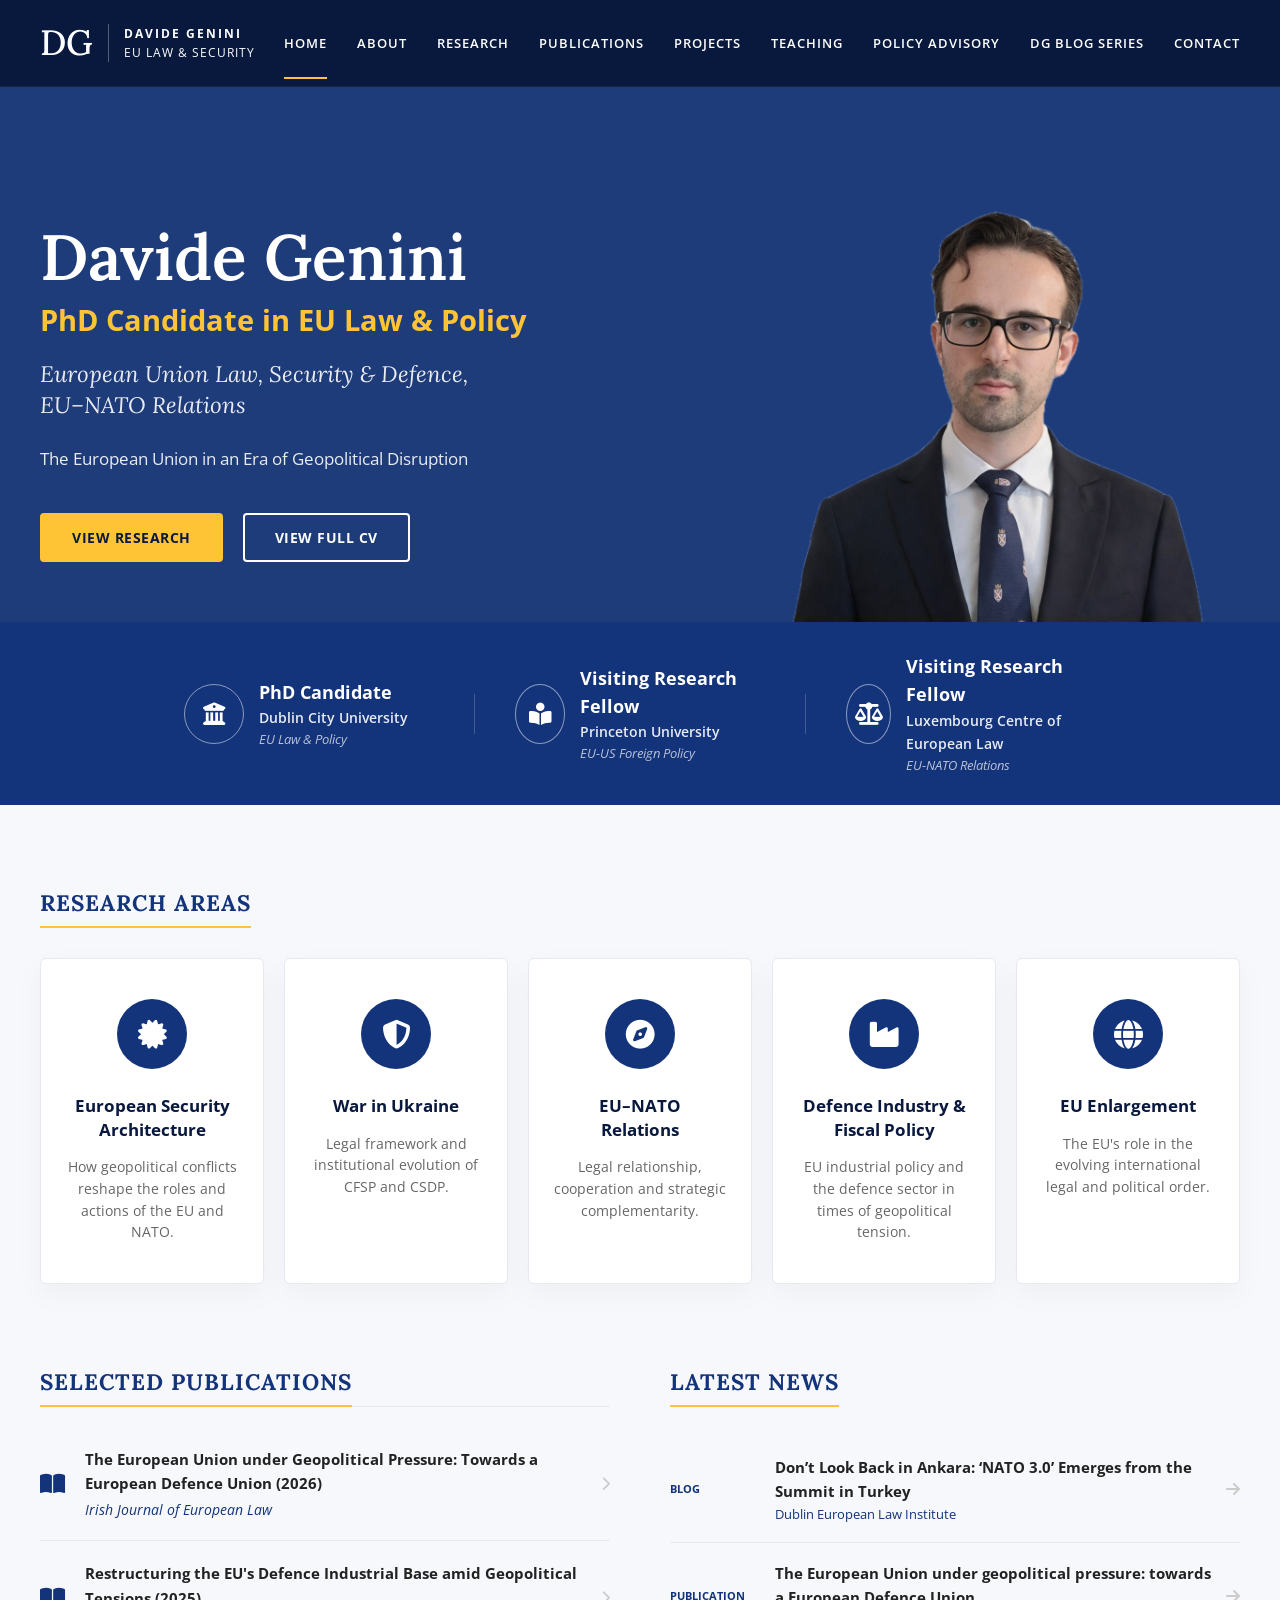
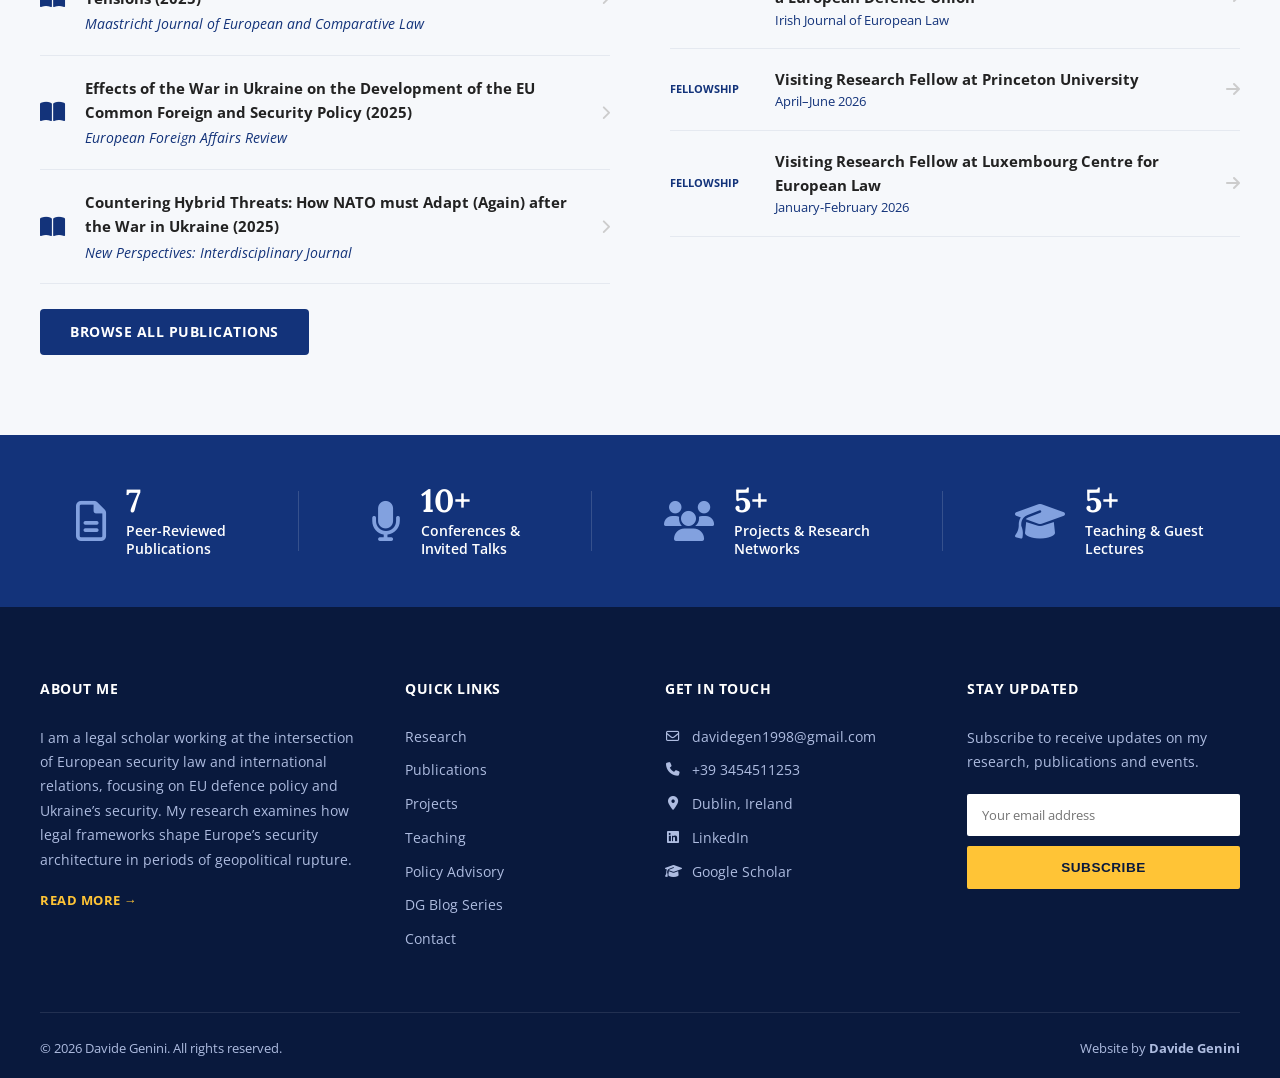
==== commit bdca19fb: "Update index.html" ====
--- a/index.html
+++ b/index.html
@@ -209,16 +209,6 @@
             <i class="fa-solid fa-arrow-right"></i>
         </a>
         </li>
-            <li>
-        <a href="publications.html" class="news-item">
-            <span class="news-tag">Publication</span>
-            <div class="news-content">
-                <strong>EU Fiscal Capacity after the War in Ukraine</strong>
-                <em>Legal Issues of Economic Integration (2025)</em>
-            </div>
-            <i class="fa-solid fa-arrow-right"></i>
-        </a>
-    </li>
     </div>
 </section>
 
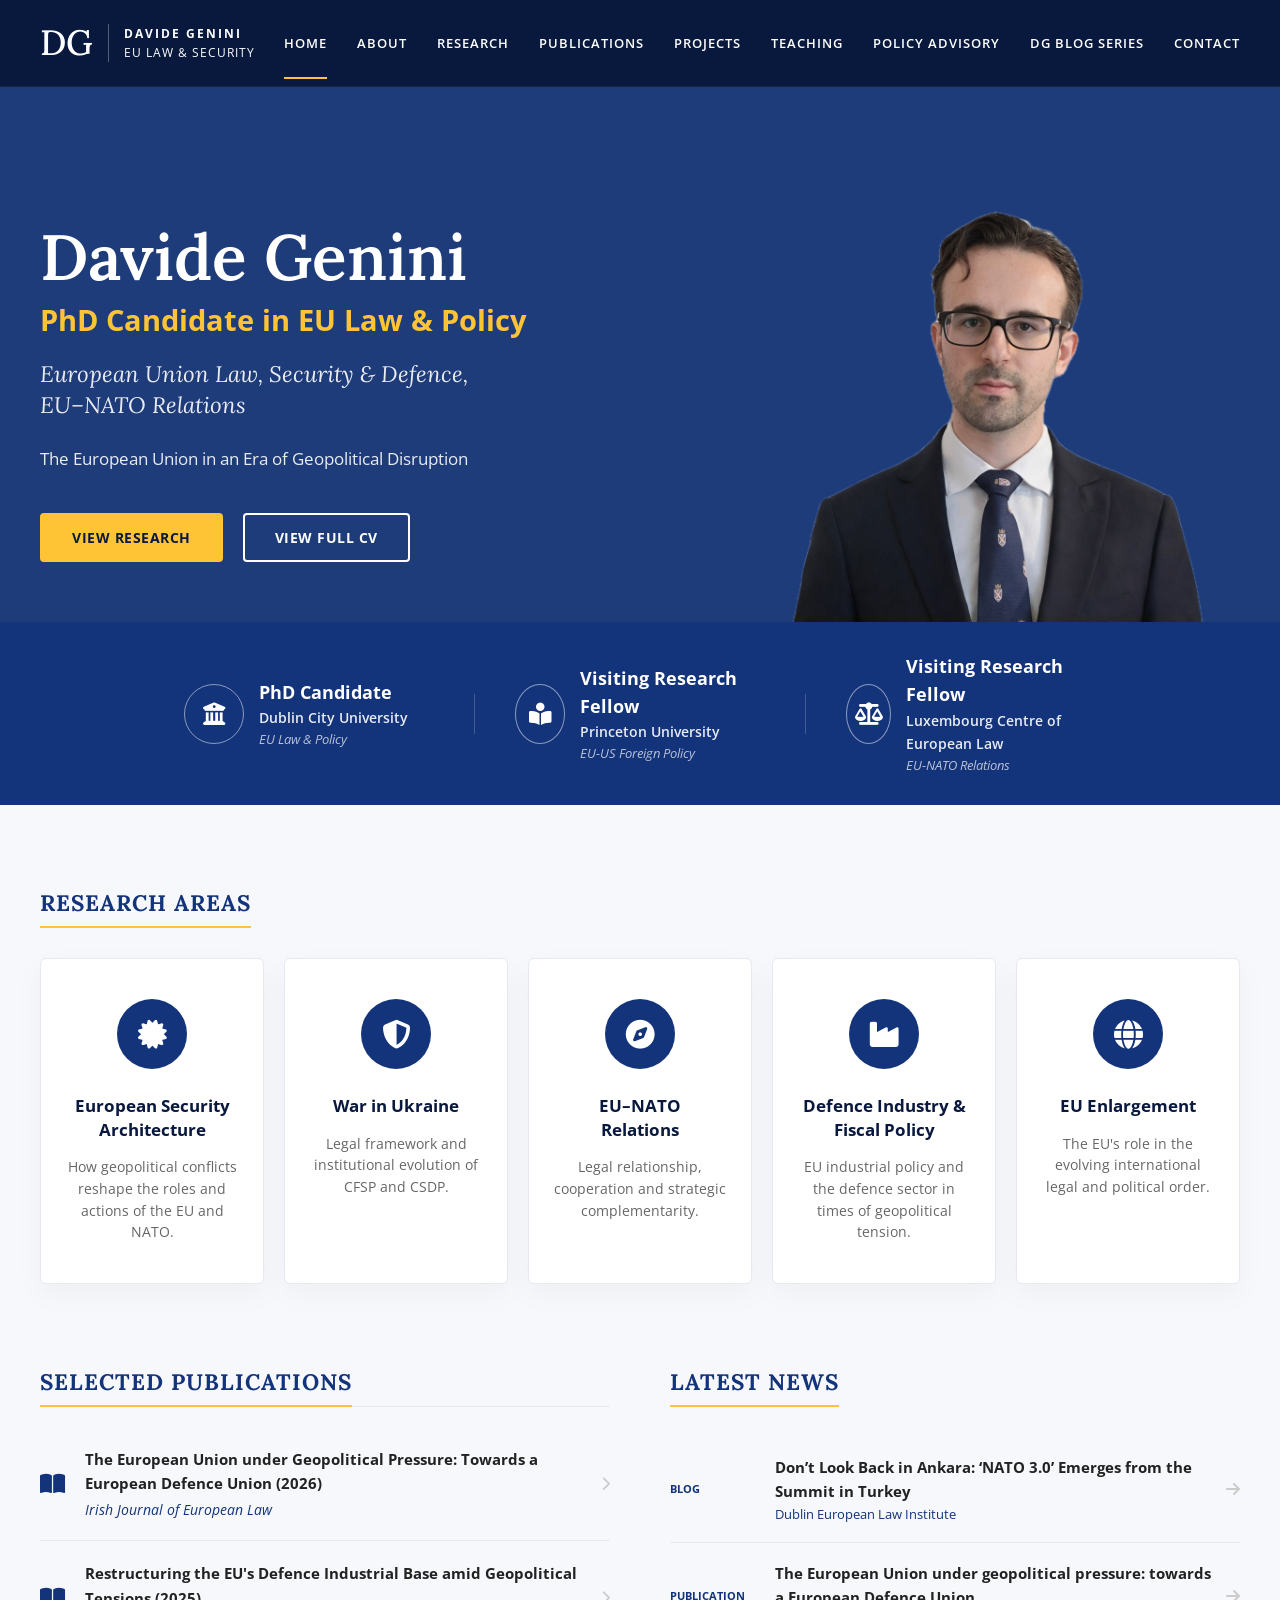
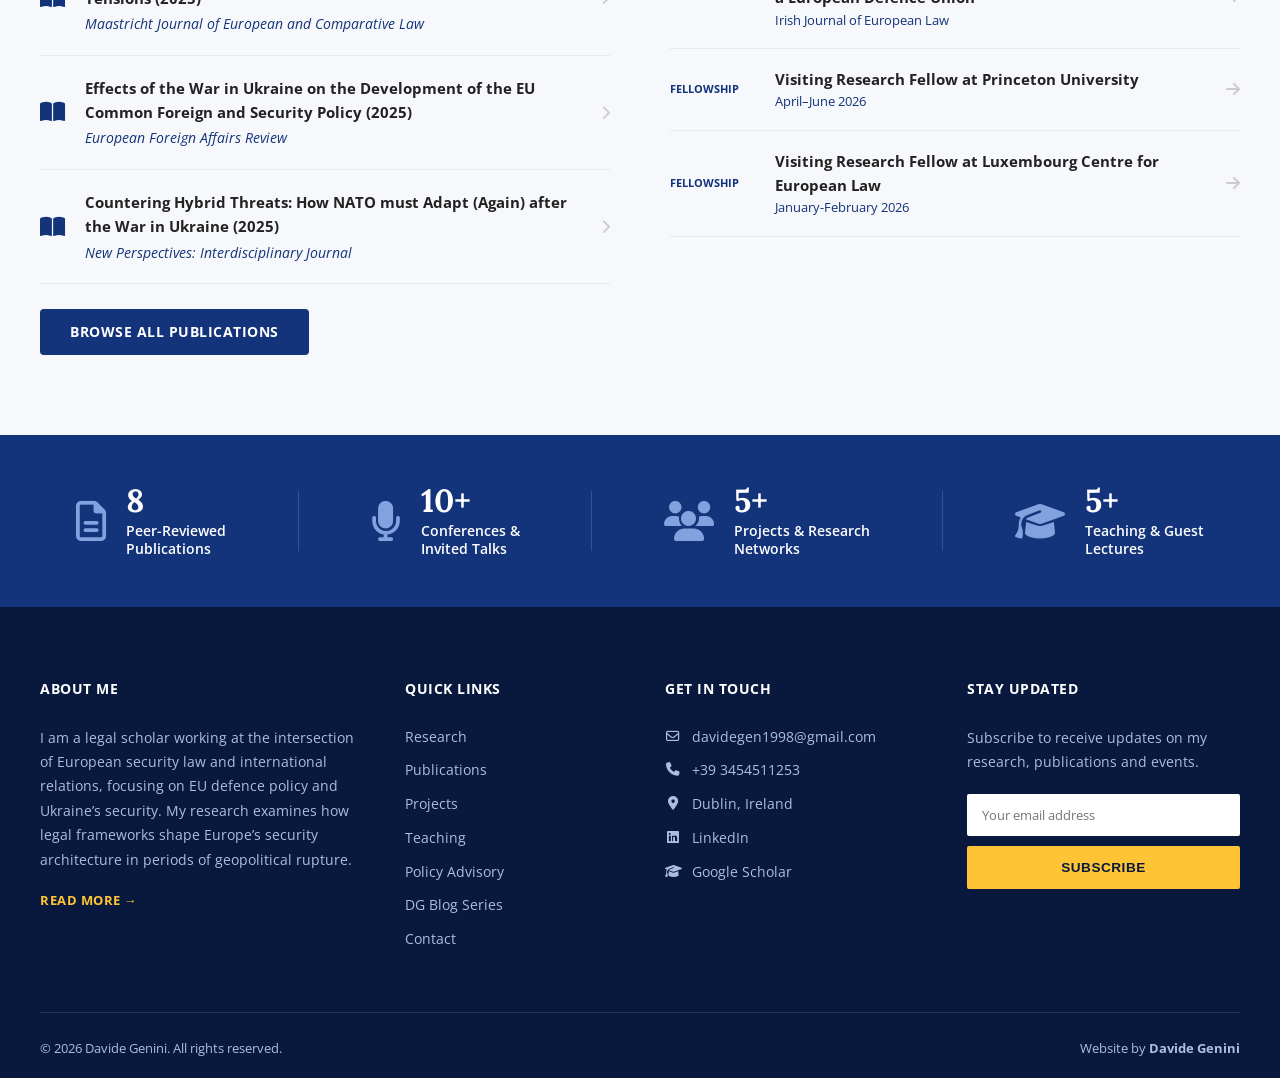
==== commit de9d914c: "Update index.html" ====
--- a/index.html
+++ b/index.html
@@ -217,7 +217,7 @@
         <div class="stat-item">
             <i class="fa-regular fa-file-lines"></i>
             <div class="stat-text">
-                <strong class="serif-font">7</strong>
+                <strong class="serif-font">8</strong>
                 <span>Peer-Reviewed<br>Publications</span>
             </div>
         </div>
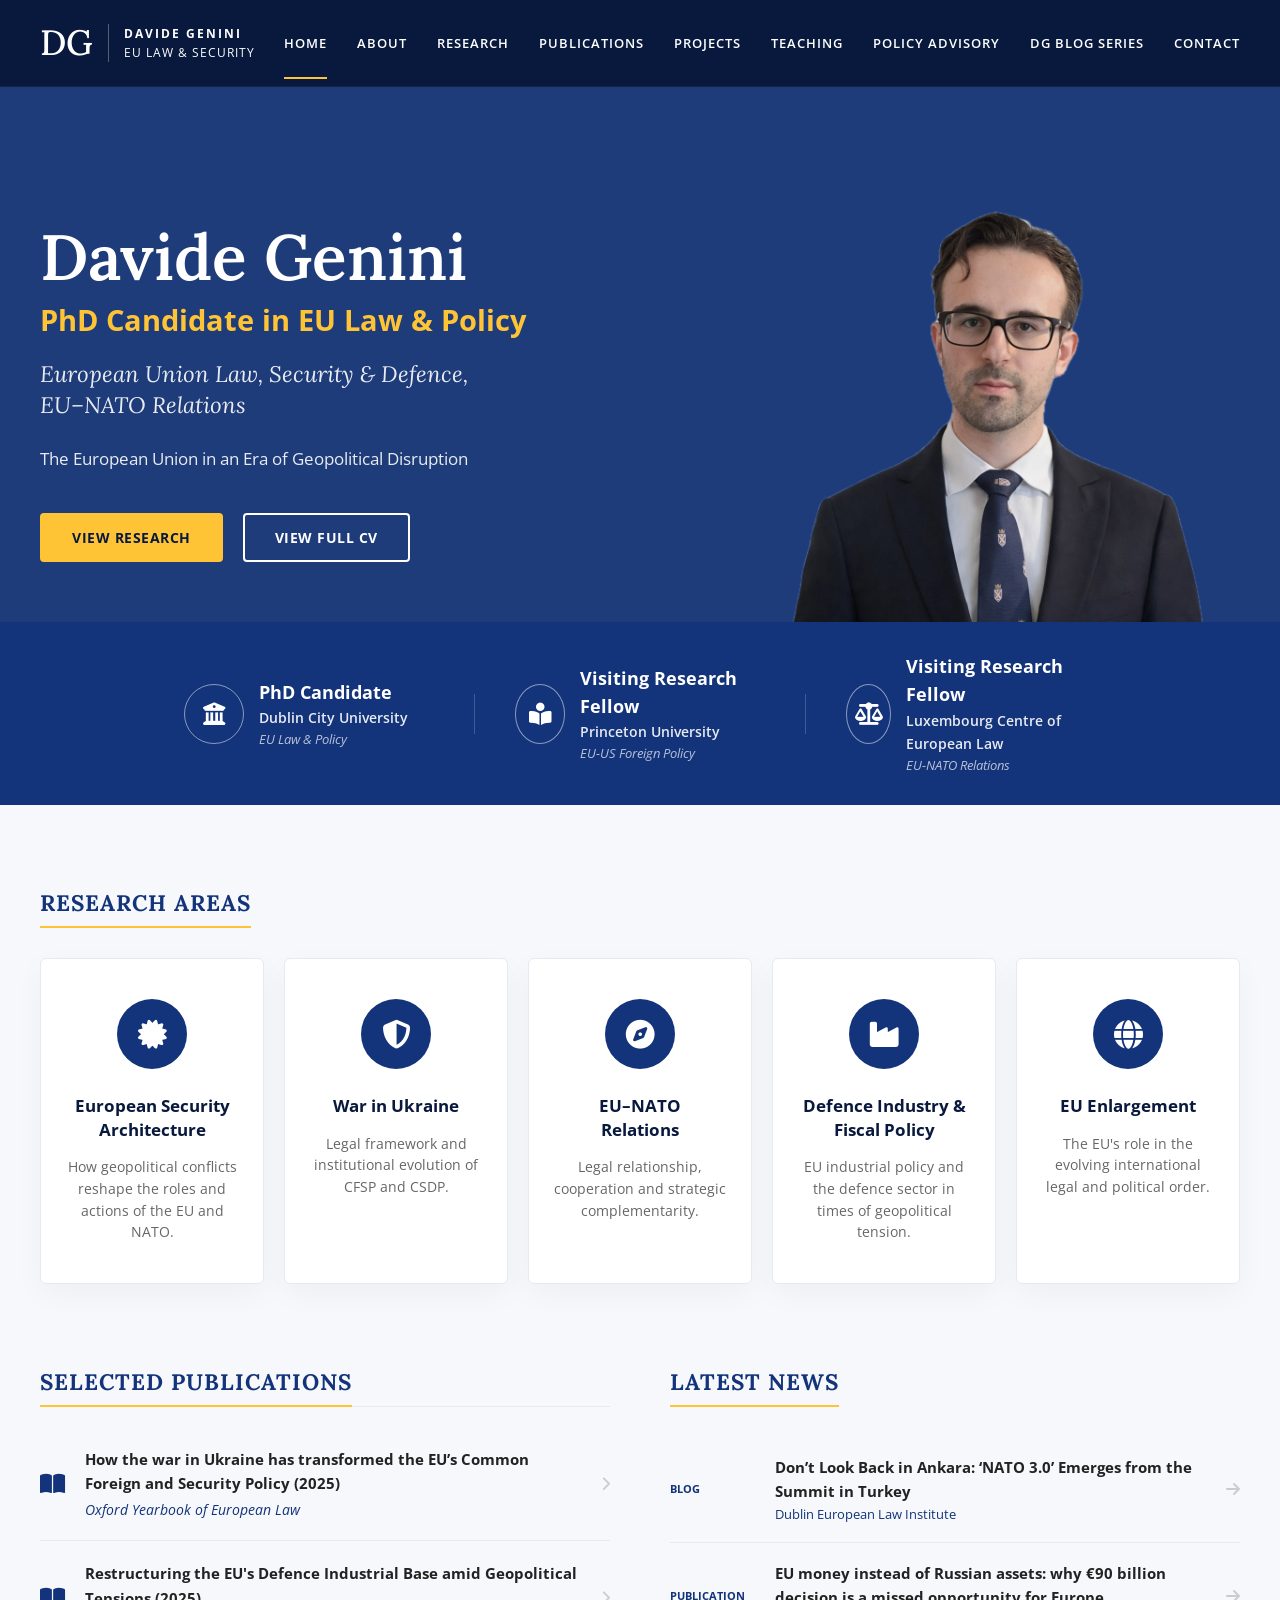
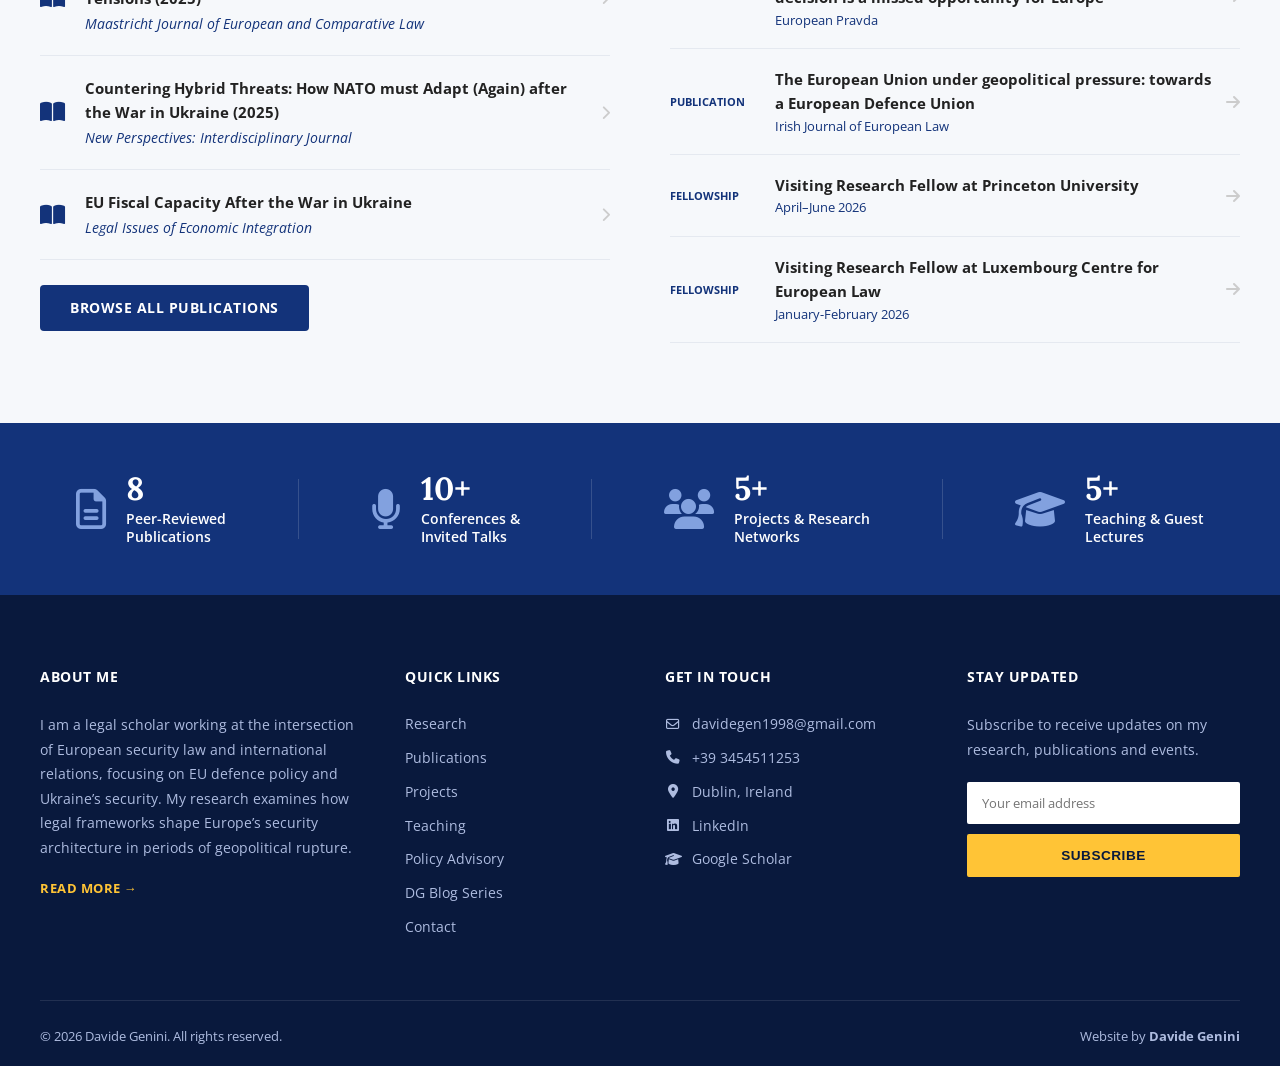
==== commit be9472b0: "Update index.html" ====
--- a/index.html
+++ b/index.html
@@ -120,8 +120,8 @@
             <li>
                 <div class="pub-icon"><i class="fa-solid fa-book-open"></i></div>
                 <div class="pub-details">
-                    <strong>The European Union under Geopolitical Pressure: Towards a European Defence Union (2026)</strong>
-                    <em>Irish Journal of European Law</em>
+                    <strong>How the war in Ukraine has transformed the EU’s Common Foreign and Security Policy (2025)</strong>
+                    <em>Oxford Yearbook of European Law</em>
                 </div>
                 <div class="pub-arrow"><i class="fa-solid fa-chevron-right"></i></div>
             </li>
@@ -136,16 +136,16 @@
             <li>
                 <div class="pub-icon"><i class="fa-solid fa-book-open"></i></div>
                 <div class="pub-details">
-                    <strong>Effects of the War in Ukraine on the Development of the EU Common Foreign and Security Policy (2025)</strong>
-                    <em>European Foreign Affairs Review</em>
+                    <strong>Countering Hybrid Threats: How NATO must Adapt (Again) after the War in Ukraine (2025)</strong>
+                    <em>New Perspectives: Interdisciplinary Journal</em>
                 </div>
                 <div class="pub-arrow"><i class="fa-solid fa-chevron-right"></i></div>
             </li>
             <li>
                 <div class="pub-icon"><i class="fa-solid fa-book-open"></i></div>
                 <div class="pub-details">
-                    <strong>Countering Hybrid Threats: How NATO must Adapt (Again) after the War in Ukraine (2025)</strong>
-                    <em>New Perspectives: Interdisciplinary Journal</em>
+                    <strong>EU Fiscal Capacity After the War in Ukraine</strong>
+                    <em>Legal Issues of Economic Integration</em>
                 </div>
                 <div class="pub-arrow"><i class="fa-solid fa-chevron-right"></i></div>
             </li>
@@ -168,7 +168,20 @@
                 </div>
             <i class="fa-solid fa-arrow-right"></i>
             </a>
-        </li>        
+        </li>   
+        <li>
+            <a href="https://www.eurointegration.com.ua/eng/articles/2026/05/12/7237394/"
+            class="news-item"
+           target="_blank" 
+           rel="noopener noreferrer">
+            <span class="news-tag">Publication</span>
+            <div class="news-content">
+                <strong>EU money instead of Russian assets: why €90 billion decision is a missed opportunity for Europe</strong>
+                <em>European Pravda</em>
+                </div>
+            <i class="fa-solid fa-arrow-right"></i>
+            </a>
+        </li>
         <li>
             <a href="https://isel.ie/article/the-european-union-under-geopolitical-pressure-towards-a-european-defence-union/"
             class="news-item"
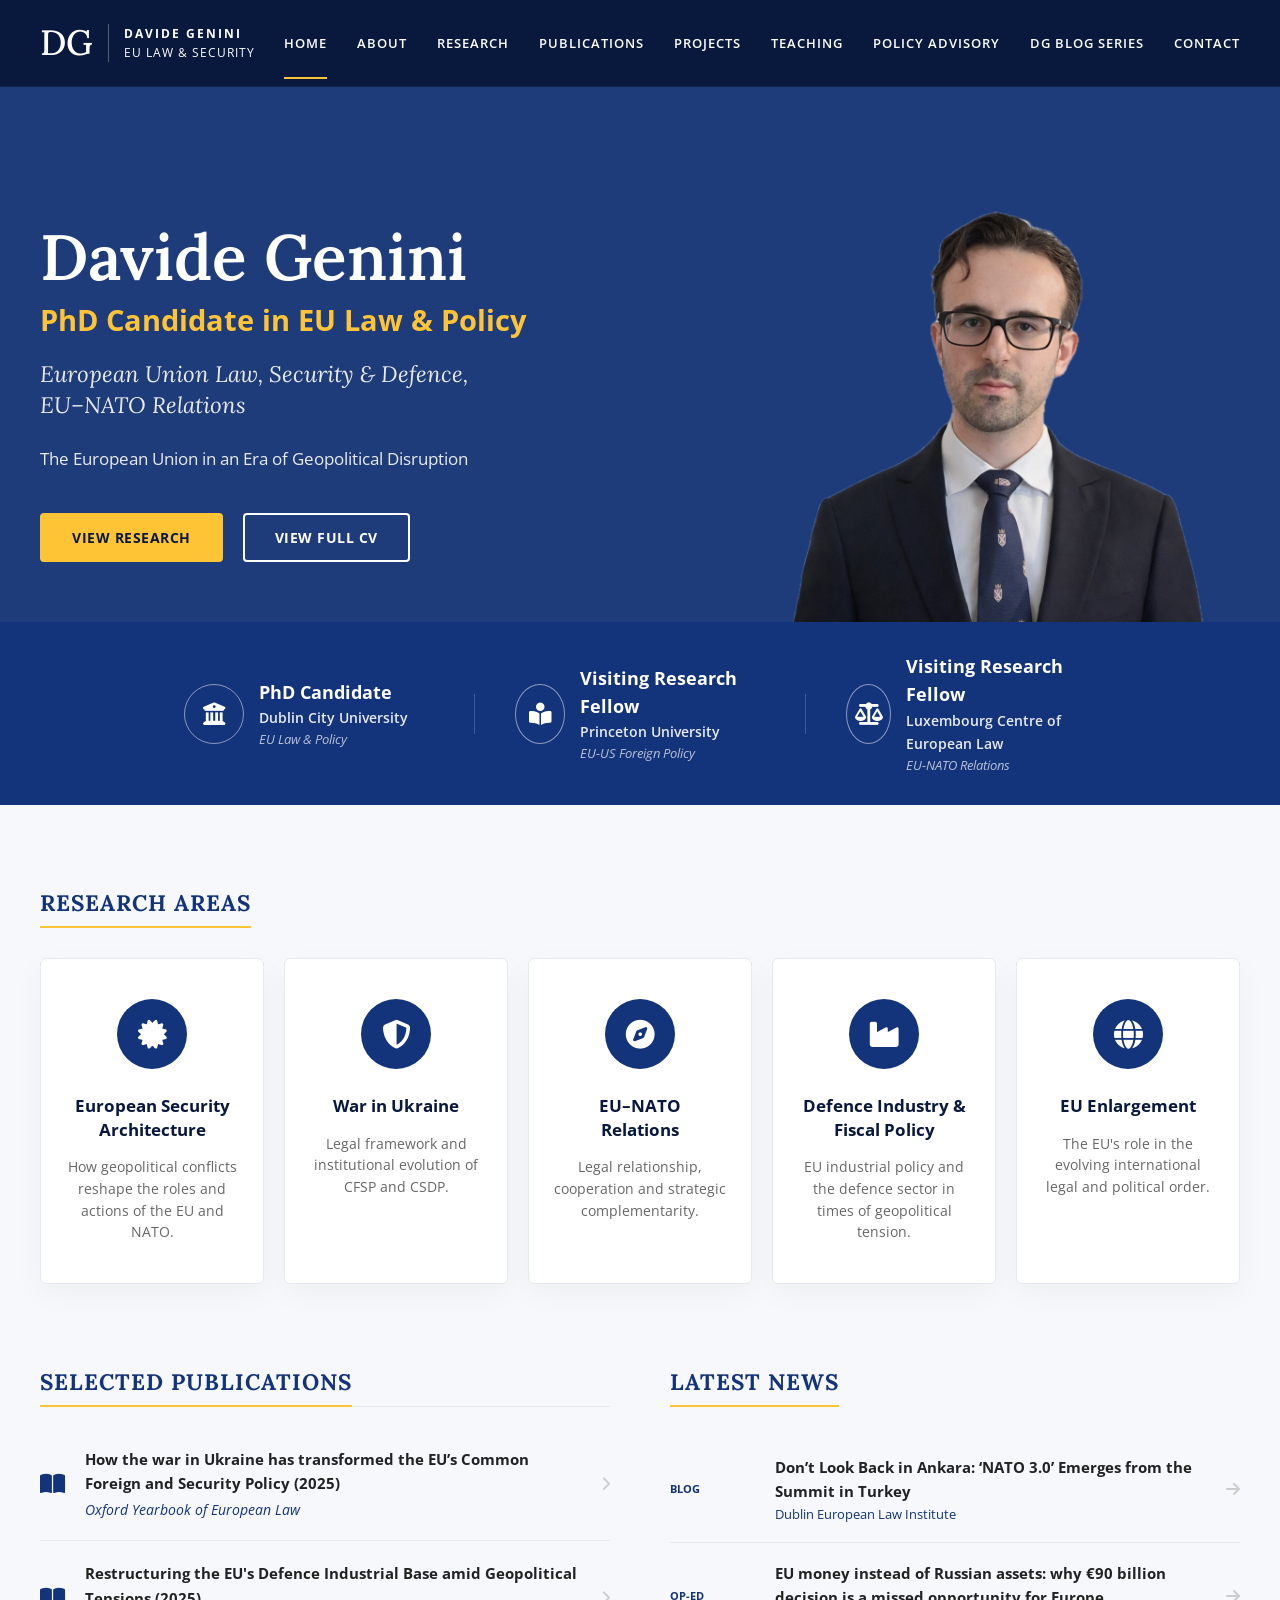
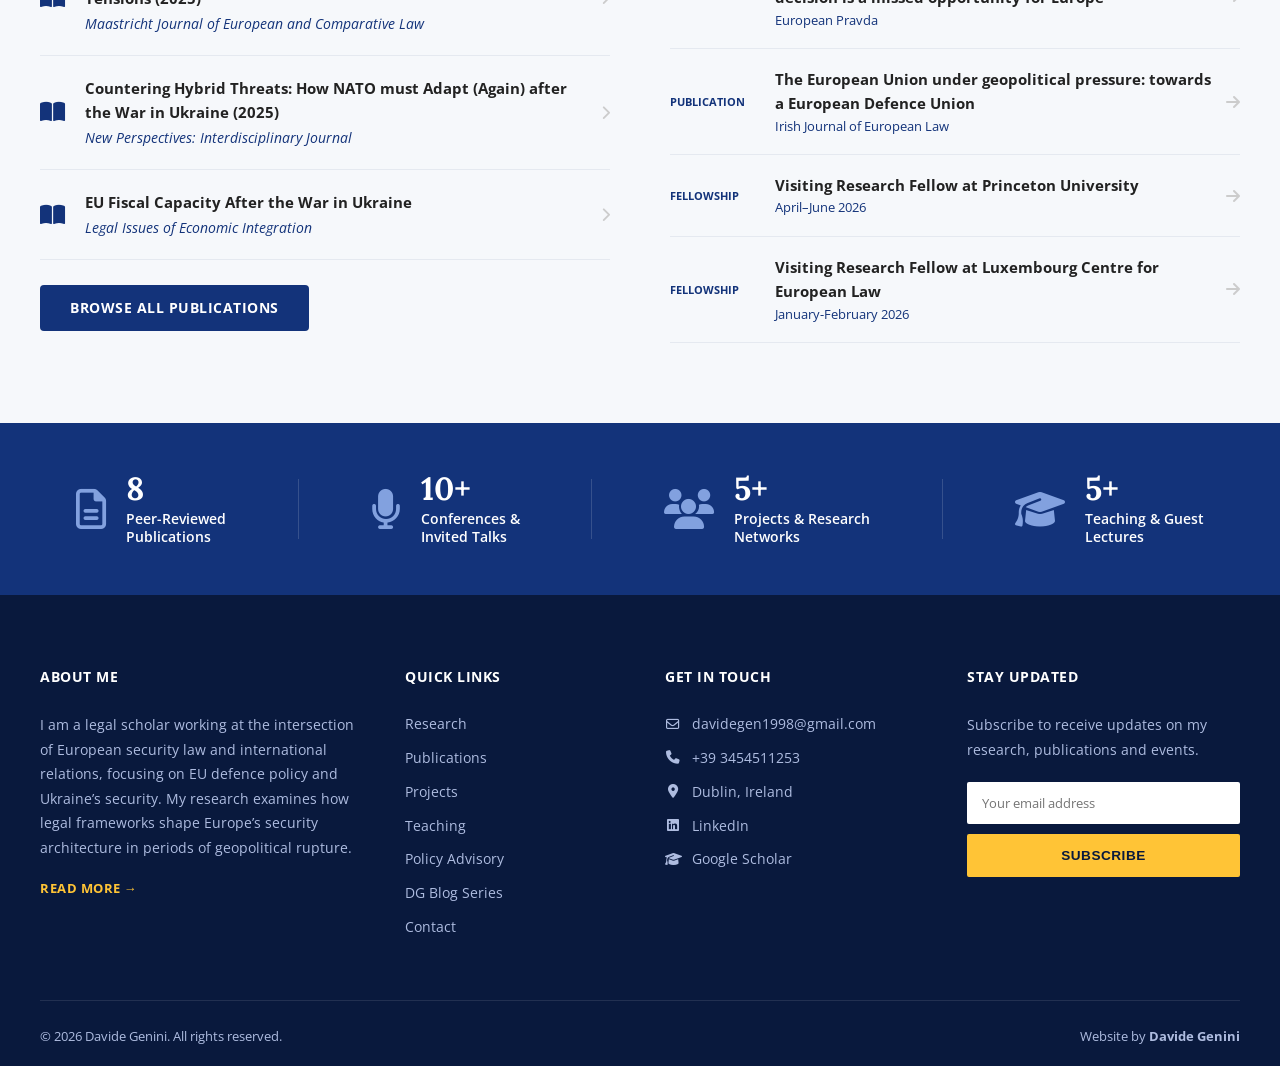
==== commit a3fd3074: "Update index.html" ====
--- a/index.html
+++ b/index.html
@@ -174,7 +174,7 @@
             class="news-item"
            target="_blank" 
            rel="noopener noreferrer">
-            <span class="news-tag">Publication</span>
+            <span class="news-tag">Op-Ed</span>
             <div class="news-content">
                 <strong>EU money instead of Russian assets: why €90 billion decision is a missed opportunity for Europe</strong>
                 <em>European Pravda</em>
